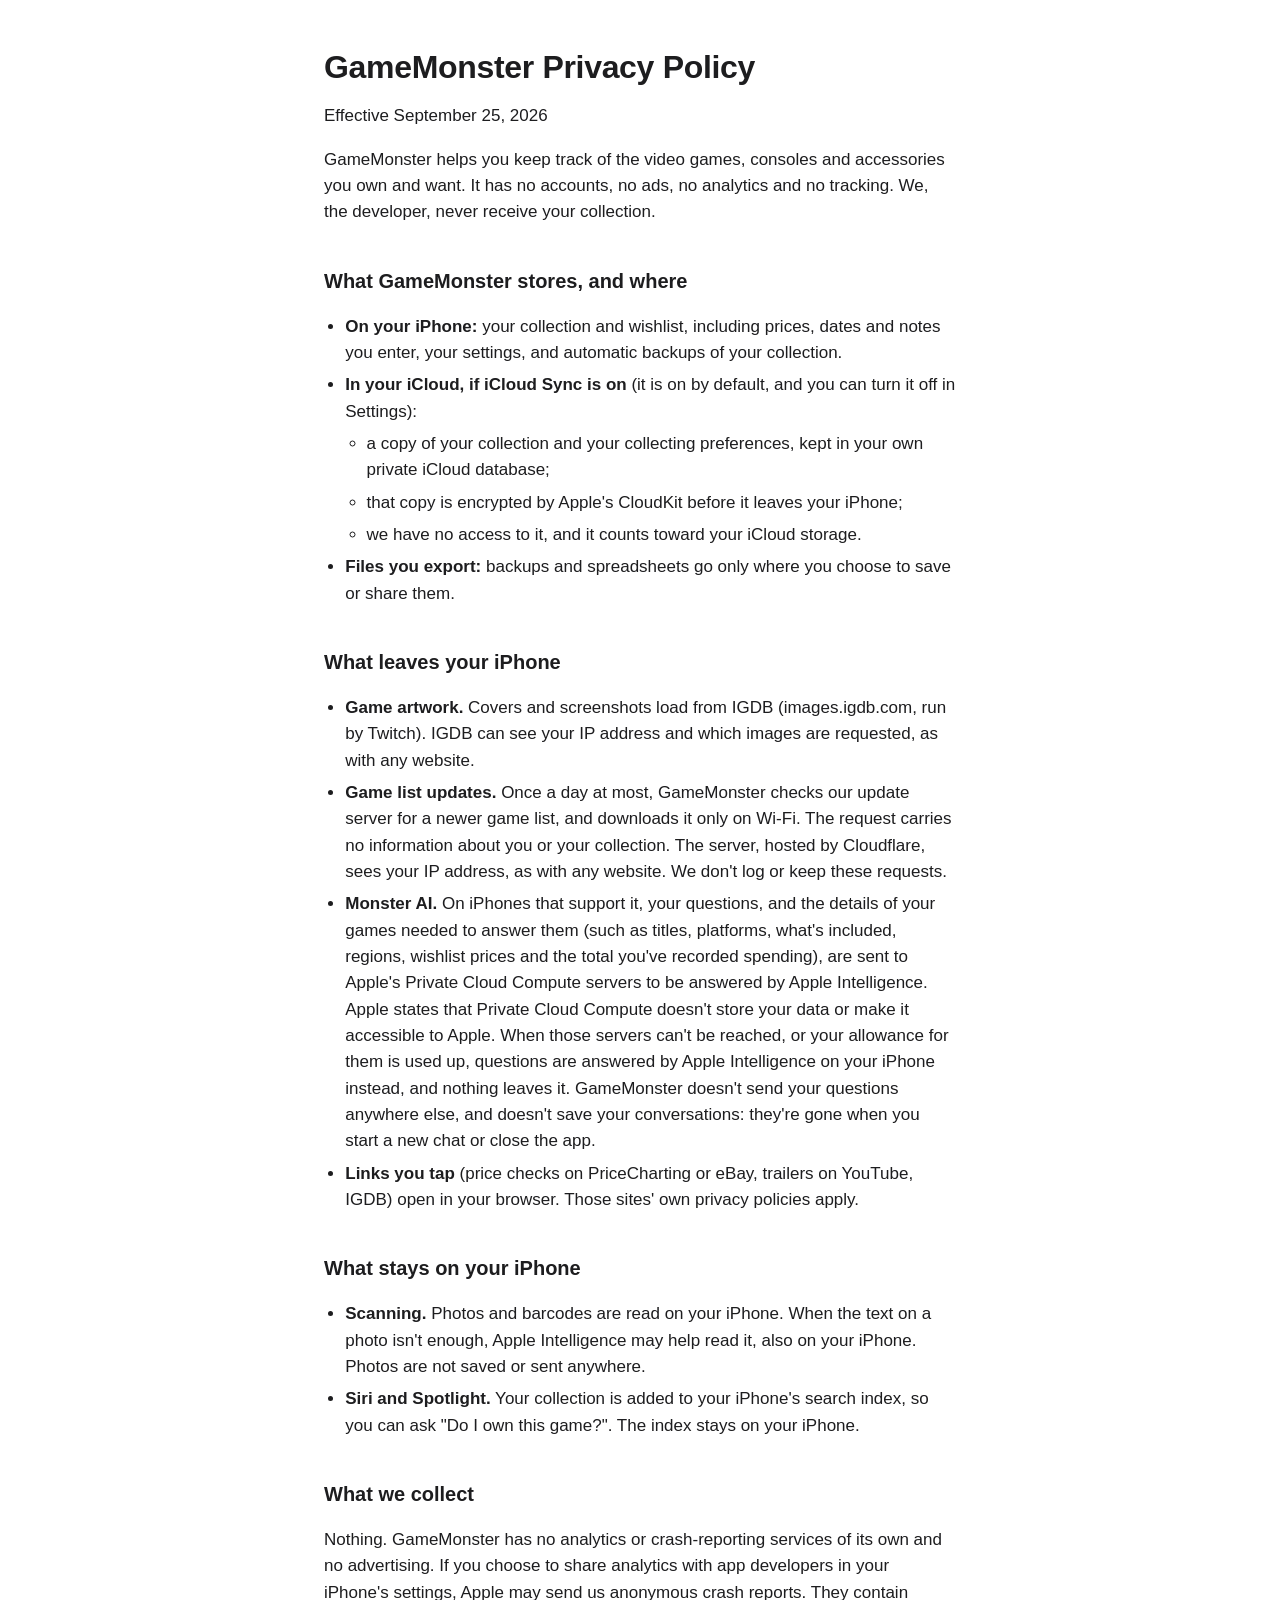
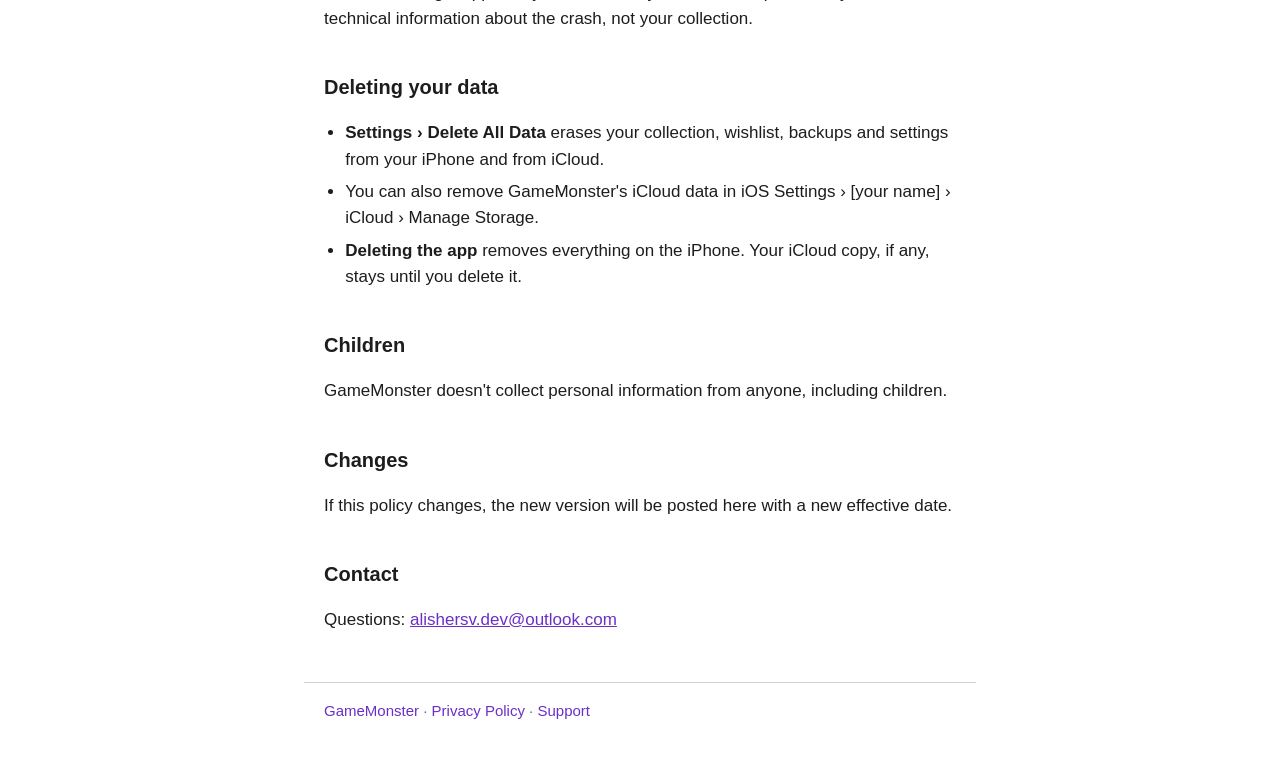
==== privacy/index.html @ 079a1174 "Privacy policy and support pages for GameMonster Generated from docs/legal in the app's repository b" ====
<!doctype html>
<html lang="en">
<head>
<meta charset="utf-8">
<meta name="viewport" content="width=device-width, initial-scale=1">
<meta name="color-scheme" content="light dark">
<title>GameMonster Privacy Policy</title>
<meta name="description" content="How GameMonster handles your data: what stays on your iPhone, what goes to iCloud and Apple, and what we collect (nothing).">
<link rel="icon" href="../icon.png">
<link rel="apple-touch-icon" href="../icon.png">
<link rel="stylesheet" href="../style.css">
</head>
<body>
<main>
<h1>GameMonster Privacy Policy</h1>
<p>Effective September 25, 2026</p>
<p>GameMonster helps you keep track of the video games, consoles and accessories you own and want. It has no accounts, no ads, no analytics and no tracking. We, the developer, never receive your collection.</p>
<h2>What GameMonster stores, and where</h2>
<ul><li><strong>On your iPhone:</strong> your collection and wishlist, including prices, dates and notes you enter, your settings, and automatic backups of your collection.</li><li><strong>In your iCloud, if iCloud Sync is on</strong> (it is on by default, and you can turn it off in Settings):<ul><li>a copy of your collection and your collecting preferences, kept in your own private iCloud database;</li><li>that copy is encrypted by Apple's CloudKit before it leaves your iPhone;</li><li>we have no access to it, and it counts toward your iCloud storage.</li></ul></li><li><strong>Files you export:</strong> backups and spreadsheets go only where you choose to save or share them.</li></ul>
<h2>What leaves your iPhone</h2>
<ul><li><strong>Game artwork.</strong> Covers and screenshots load from IGDB (images.igdb.com, run by Twitch). IGDB can see your IP address and which images are requested, as with any website.</li><li><strong>Game list updates.</strong> Once a day at most, GameMonster checks our update server for a newer game list, and downloads it only on Wi-Fi. The request carries no information about you or your collection. The server, hosted by Cloudflare, sees your IP address, as with any website. We don't log or keep these requests.</li><li><strong>Monster AI.</strong> On iPhones that support it, your questions, and the details of your games needed to answer them (such as titles, platforms, what's included, regions, wishlist prices and the total you've recorded spending), are sent to Apple's Private Cloud Compute servers to be answered by Apple Intelligence. Apple states that Private Cloud Compute doesn't store your data or make it accessible to Apple. When those servers can't be reached, or your allowance for them is used up, questions are answered by Apple Intelligence on your iPhone instead, and nothing leaves it. GameMonster doesn't send your questions anywhere else, and doesn't save your conversations: they're gone when you start a new chat or close the app.</li><li><strong>Links you tap</strong> (price checks on PriceCharting or eBay, trailers on YouTube, IGDB) open in your browser. Those sites' own privacy policies apply.</li></ul>
<h2>What stays on your iPhone</h2>
<ul><li><strong>Scanning.</strong> Photos and barcodes are read on your iPhone. When the text on a photo isn't enough, Apple Intelligence may help read it, also on your iPhone. Photos are not saved or sent anywhere.</li><li><strong>Siri and Spotlight.</strong> Your collection is added to your iPhone's search index, so you can ask &quot;Do I own this game?&quot;. The index stays on your iPhone.</li></ul>
<h2>What we collect</h2>
<p>Nothing. GameMonster has no analytics or crash-reporting services of its own and no advertising. If you choose to share analytics with app developers in your iPhone's settings, Apple may send us anonymous crash reports. They contain technical information about the crash, not your collection.</p>
<h2>Deleting your data</h2>
<ul><li><strong>Settings › Delete All Data</strong> erases your collection, wishlist, backups and settings from your iPhone and from iCloud.</li><li>You can also remove GameMonster's iCloud data in iOS Settings › [your name] › iCloud › Manage Storage.</li><li><strong>Deleting the app</strong> removes everything on the iPhone. Your iCloud copy, if any, stays until you delete it.</li></ul>
<h2>Children</h2>
<p>GameMonster doesn't collect personal information from anyone, including children.</p>
<h2>Changes</h2>
<p>If this policy changes, the new version will be posted here with a new effective date.</p>
<h2>Contact</h2>
<p>Questions: <a href="mailto:alishersv.dev@outlook.com">alishersv.dev@outlook.com</a></p>
</main>
<footer><a href="../">GameMonster</a> · <a href="../privacy/">Privacy Policy</a> · <a href="../support/">Support</a></footer>
</body>
</html>
---- style.css ----
:root {
  --text: #1d1d1f; --secondary: #6e6e73; --background: #ffffff; --accent: #6B2FC7; --rule: #d2d2d7;
}
@media (prefers-color-scheme: dark) {
  :root { --text: #f5f5f7; --secondary: #a1a1a6; --background: #000000; --accent: #A370F5; --rule: #3a3a3c; }
}
* { box-sizing: border-box; }
body {
  margin: 0; background: var(--background); color: var(--text);
  font: 17px/1.55 -apple-system, BlinkMacSystemFont, "SF Pro Text", "Helvetica Neue", Helvetica, Arial, sans-serif;
  -webkit-text-size-adjust: 100%;
}
main, footer { max-width: 42rem; margin: 0 auto; padding: 0 20px; }
main { padding-top: 48px; padding-bottom: 32px; }
h1 { font-size: 2rem; line-height: 1.2; margin: 0 0 0.25em; letter-spacing: -0.01em; }
h2 { font-size: 1.25rem; margin: 2em 0 0.5em; }
p, li { overflow-wrap: anywhere; }
ul { padding-left: 1.25em; }
li { margin: 0.35em 0; }
li ul { margin: 0.25em 0; }
a { color: var(--accent); }
footer { border-top: 1px solid var(--rule); padding-top: 16px; padding-bottom: 48px; color: var(--secondary); font-size: 15px; }
footer a { text-decoration: none; }
.home { text-align: center; padding-top: 64px; }
.home img { width: 128px; height: 128px; border-radius: 28px; }
.home p { color: var(--secondary); }
.links { list-style: none; padding: 0; font-size: 1.1rem; }
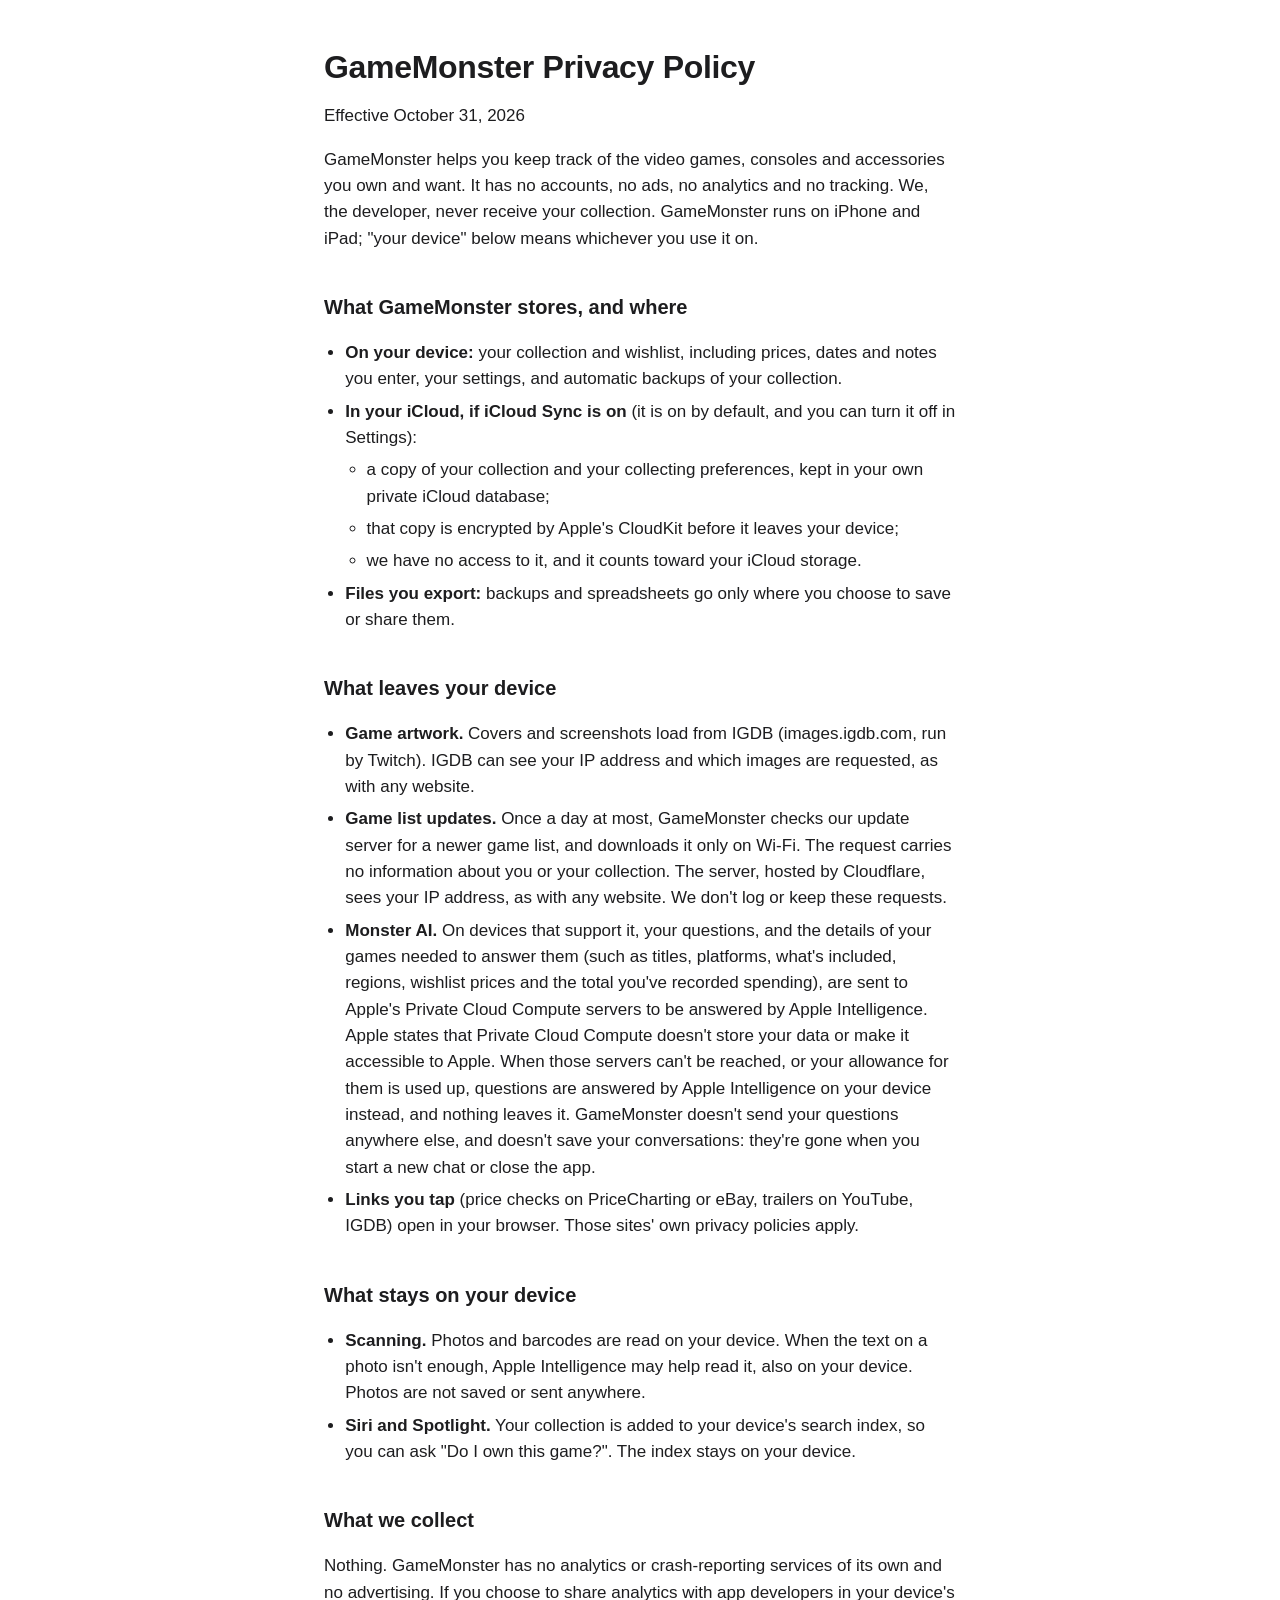
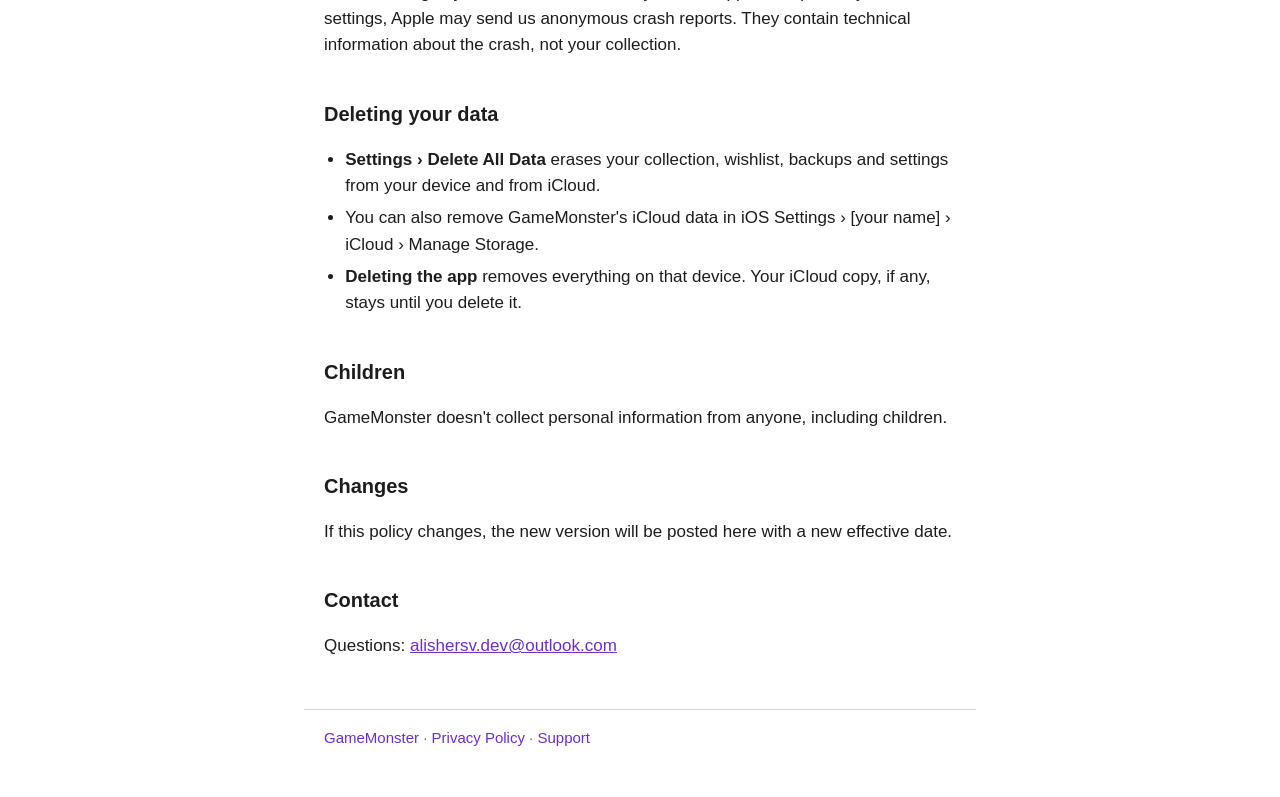
==== commit 4579c312: "Privacy policy and support page: iPhone and iPad (GameMonster 1.0.2) Co-Authored-By: Claude Opus 5.5" ====
--- a/privacy/index.html
+++ b/privacy/index.html
@@ -5,7 +5,7 @@
 <meta name="viewport" content="width=device-width, initial-scale=1">
 <meta name="color-scheme" content="light dark">
 <title>GameMonster Privacy Policy</title>
-<meta name="description" content="How GameMonster handles your data: what stays on your iPhone, what goes to iCloud and Apple, and what we collect (nothing).">
+<meta name="description" content="How GameMonster handles your data: what stays on your device, what goes to iCloud and Apple, and what we collect (nothing).">
 <link rel="icon" href="../icon.png">
 <link rel="apple-touch-icon" href="../icon.png">
 <link rel="stylesheet" href="../style.css">
@@ -13,18 +13,18 @@
 <body>
 <main>
 <h1>GameMonster Privacy Policy</h1>
-<p>Effective September 25, 2026</p>
-<p>GameMonster helps you keep track of the video games, consoles and accessories you own and want. It has no accounts, no ads, no analytics and no tracking. We, the developer, never receive your collection.</p>
+<p>Effective October 31, 2026</p>
+<p>GameMonster helps you keep track of the video games, consoles and accessories you own and want. It has no accounts, no ads, no analytics and no tracking. We, the developer, never receive your collection. GameMonster runs on iPhone and iPad; &quot;your device&quot; below means whichever you use it on.</p>
 <h2>What GameMonster stores, and where</h2>
-<ul><li><strong>On your iPhone:</strong> your collection and wishlist, including prices, dates and notes you enter, your settings, and automatic backups of your collection.</li><li><strong>In your iCloud, if iCloud Sync is on</strong> (it is on by default, and you can turn it off in Settings):<ul><li>a copy of your collection and your collecting preferences, kept in your own private iCloud database;</li><li>that copy is encrypted by Apple's CloudKit before it leaves your iPhone;</li><li>we have no access to it, and it counts toward your iCloud storage.</li></ul></li><li><strong>Files you export:</strong> backups and spreadsheets go only where you choose to save or share them.</li></ul>
-<h2>What leaves your iPhone</h2>
-<ul><li><strong>Game artwork.</strong> Covers and screenshots load from IGDB (images.igdb.com, run by Twitch). IGDB can see your IP address and which images are requested, as with any website.</li><li><strong>Game list updates.</strong> Once a day at most, GameMonster checks our update server for a newer game list, and downloads it only on Wi-Fi. The request carries no information about you or your collection. The server, hosted by Cloudflare, sees your IP address, as with any website. We don't log or keep these requests.</li><li><strong>Monster AI.</strong> On iPhones that support it, your questions, and the details of your games needed to answer them (such as titles, platforms, what's included, regions, wishlist prices and the total you've recorded spending), are sent to Apple's Private Cloud Compute servers to be answered by Apple Intelligence. Apple states that Private Cloud Compute doesn't store your data or make it accessible to Apple. When those servers can't be reached, or your allowance for them is used up, questions are answered by Apple Intelligence on your iPhone instead, and nothing leaves it. GameMonster doesn't send your questions anywhere else, and doesn't save your conversations: they're gone when you start a new chat or close the app.</li><li><strong>Links you tap</strong> (price checks on PriceCharting or eBay, trailers on YouTube, IGDB) open in your browser. Those sites' own privacy policies apply.</li></ul>
-<h2>What stays on your iPhone</h2>
-<ul><li><strong>Scanning.</strong> Photos and barcodes are read on your iPhone. When the text on a photo isn't enough, Apple Intelligence may help read it, also on your iPhone. Photos are not saved or sent anywhere.</li><li><strong>Siri and Spotlight.</strong> Your collection is added to your iPhone's search index, so you can ask &quot;Do I own this game?&quot;. The index stays on your iPhone.</li></ul>
+<ul><li><strong>On your device:</strong> your collection and wishlist, including prices, dates and notes you enter, your settings, and automatic backups of your collection.</li><li><strong>In your iCloud, if iCloud Sync is on</strong> (it is on by default, and you can turn it off in Settings):<ul><li>a copy of your collection and your collecting preferences, kept in your own private iCloud database;</li><li>that copy is encrypted by Apple's CloudKit before it leaves your device;</li><li>we have no access to it, and it counts toward your iCloud storage.</li></ul></li><li><strong>Files you export:</strong> backups and spreadsheets go only where you choose to save or share them.</li></ul>
+<h2>What leaves your device</h2>
+<ul><li><strong>Game artwork.</strong> Covers and screenshots load from IGDB (images.igdb.com, run by Twitch). IGDB can see your IP address and which images are requested, as with any website.</li><li><strong>Game list updates.</strong> Once a day at most, GameMonster checks our update server for a newer game list, and downloads it only on Wi-Fi. The request carries no information about you or your collection. The server, hosted by Cloudflare, sees your IP address, as with any website. We don't log or keep these requests.</li><li><strong>Monster AI.</strong> On devices that support it, your questions, and the details of your games needed to answer them (such as titles, platforms, what's included, regions, wishlist prices and the total you've recorded spending), are sent to Apple's Private Cloud Compute servers to be answered by Apple Intelligence. Apple states that Private Cloud Compute doesn't store your data or make it accessible to Apple. When those servers can't be reached, or your allowance for them is used up, questions are answered by Apple Intelligence on your device instead, and nothing leaves it. GameMonster doesn't send your questions anywhere else, and doesn't save your conversations: they're gone when you start a new chat or close the app.</li><li><strong>Links you tap</strong> (price checks on PriceCharting or eBay, trailers on YouTube, IGDB) open in your browser. Those sites' own privacy policies apply.</li></ul>
+<h2>What stays on your device</h2>
+<ul><li><strong>Scanning.</strong> Photos and barcodes are read on your device. When the text on a photo isn't enough, Apple Intelligence may help read it, also on your device. Photos are not saved or sent anywhere.</li><li><strong>Siri and Spotlight.</strong> Your collection is added to your device's search index, so you can ask &quot;Do I own this game?&quot;. The index stays on your device.</li></ul>
 <h2>What we collect</h2>
-<p>Nothing. GameMonster has no analytics or crash-reporting services of its own and no advertising. If you choose to share analytics with app developers in your iPhone's settings, Apple may send us anonymous crash reports. They contain technical information about the crash, not your collection.</p>
+<p>Nothing. GameMonster has no analytics or crash-reporting services of its own and no advertising. If you choose to share analytics with app developers in your device's settings, Apple may send us anonymous crash reports. They contain technical information about the crash, not your collection.</p>
 <h2>Deleting your data</h2>
-<ul><li><strong>Settings › Delete All Data</strong> erases your collection, wishlist, backups and settings from your iPhone and from iCloud.</li><li>You can also remove GameMonster's iCloud data in iOS Settings › [your name] › iCloud › Manage Storage.</li><li><strong>Deleting the app</strong> removes everything on the iPhone. Your iCloud copy, if any, stays until you delete it.</li></ul>
+<ul><li><strong>Settings › Delete All Data</strong> erases your collection, wishlist, backups and settings from your device and from iCloud.</li><li>You can also remove GameMonster's iCloud data in iOS Settings › [your name] › iCloud › Manage Storage.</li><li><strong>Deleting the app</strong> removes everything on that device. Your iCloud copy, if any, stays until you delete it.</li></ul>
 <h2>Children</h2>
 <p>GameMonster doesn't collect personal information from anyone, including children.</p>
 <h2>Changes</h2>
